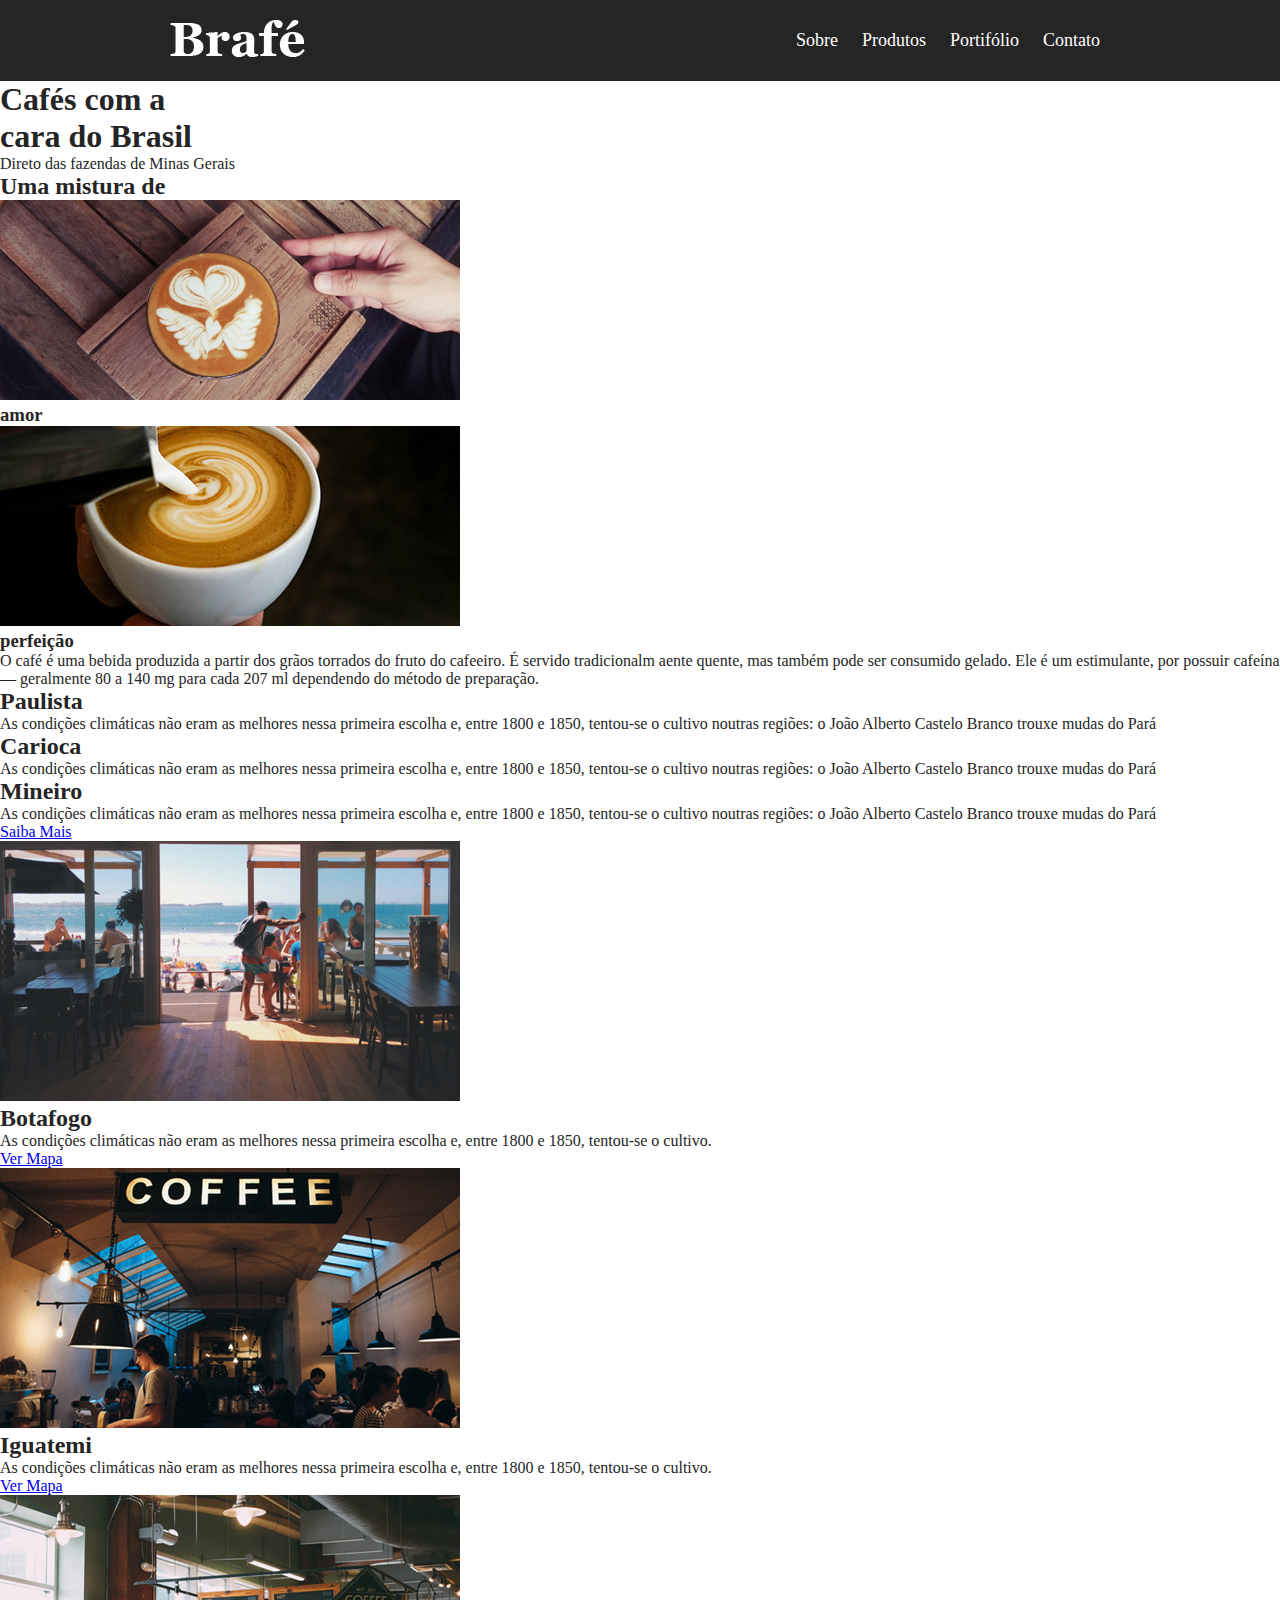
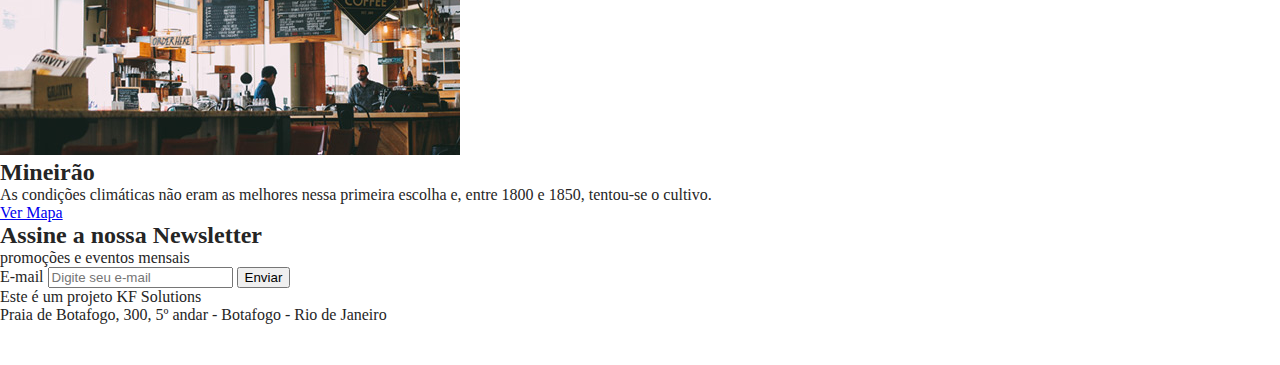
==== index.html @ 4fe72f2a "Iniciado desenvolvimento do site" ====
<!DOCTYPE html>
<html lang="pt-br">
<head>
  <meta charset="UTF-8">
  <meta http-equiv="X-UA-Compatible" content="IE=edge">
  <meta name="viewport" content="width=device-width, initial-scale=1.0">
  <title>Brafé1</title>
  <link rel="stylesheet" type="text/css" href="styles.css">
</head>
<body>
  <header class="menu">
    <div class="menu-container">
      <a class="menu-logo" href="#"><img src="img/brafe.png" alt="Brafé"></a>
      <nav class="menu-nav">
        <ul>
          <li><a href="">Sobre</a></li>
          <li><a href="">Produtos</a></li>
          <li><a href="">Portifólio</a></li>
          <li><a href="">Contato</a></li>
        </ul>
      </nav>
    </div>
  </header>

  <main>
    <h1>Cafés com a <br>cara do Brasil</h1>
    <p>Direto das fazendas de Minas Gerais</p>
  </main>

  <section>
    <h2>Uma mistura de</h2>
    <div>
      <div>
        <img src="img/cafe-1.jpg">
        <h3>amor</h3>
      </div>
      <div>
        <img src="img/cafe-2.jpg">
        <h3>perfeição</h3>
      </div>
      <p>O café é uma bebida produzida a partir dos grãos torrados do fruto do cafeeiro. É servido tradicionalm
        aente quente, mas também pode ser consumido gelado. Ele é um estimulante, por possuir cafeína — geralmente 80 a 140 mg para cada 207 ml dependendo do método de preparação.</p>
    </div>
  </section>

  <section>
    <div>
      <div>
        <h2>Paulista</h2>
        <p>As condições climáticas não eram as melhores nessa primeira escolha e, entre 1800 e 1850, tentou-se o cultivo noutras regiões: o João Alberto Castelo Branco trouxe mudas do Pará</p>
      </div>
      <div>
        <h2>Carioca</h2>
        <p>As condições climáticas não eram as melhores nessa primeira escolha e, entre 1800 e 1850, tentou-se o cultivo noutras regiões: o João Alberto Castelo Branco trouxe mudas do Pará</p>
      </div>
      <div>
        <h2>Mineiro</h2>
        <p>As condições climáticas não eram as melhores nessa primeira escolha e, entre 1800 e 1850, tentou-se o cultivo noutras regiões: o João Alberto Castelo Branco trouxe mudas do Pará</p>
      </div>
    </div>
    <a href="#">Saiba Mais</a>
  </section>

  <section>
    <div>
      <img src="img/botafogo.jpg" alt="Brafé unidade Botafogo">
      <div>
        <h2>Botafogo</h2>
        <p>As condições climáticas não eram as melhores nessa primeira escolha e, entre 1800 e 1850, tentou-se o cultivo.</p>
        <a href="#">Ver Mapa</a>
      </div>
    </div>
    <div>
      <img src="img/iguatemi.jpg" alt="Brafé unidade Iguatemi">
      <div>
        <h2>Iguatemi</h2>
        <p>As condições climáticas não eram as melhores nessa primeira escolha e, entre 1800 e 1850, tentou-se o cultivo.</p>
        <a href="#">Ver Mapa</a>
      </div>
    </div>
    <div>
      <img src="img/mineirao.jpg" alt="Brafé unidade Mineirão">
      <div>
        <h2>Mineirão</h2>
        <p>As condições climáticas não eram as melhores nessa primeira escolha e, entre 1800 e 1850, tentou-se o cultivo.</p>
        <a href="#">Ver Mapa</a>
      </div>
    </div>
  </section>

  <section>
    <div>
      <div>
        <h2>Assine a nossa Newsletter</h2>
        <p>promoções e eventos mensais</p>
      </div>
      <form>
        <label>E-mail</label>
        <input type="text" placeholder="Digite seu e-mail">
        <button type="submit">Enviar</button>
      </form>
    </div>
  </section>

  <footer>
    <div>
      <p>Este é um projeto KF Solutions<br>Praia de Botafogo, 300, 5º andar - Botafogo - Rio de Janeiro</p>
      <img src="img/brafe.png" alt="Brafé">
    </div>
  </footer>
</body>
</html>
---- styles.css ----
/* Reset */

body, h1,h2,h3,p,ul{
  margin:0px;
  padding:0px;
}

body {
  font-family: Georgia, serif;
  color: #252525;
}

/* Menu */
.menu {
  background: #252525;
  padding:20px 0;
}

.menu-container {
  max-width: 960px;
  margin: 0 auto;
}

.menu-container::after, .menu-container::before {
  content: '';
  display:table;
  clear:both;
}

a.menu-logo {
  display:block;
  float:left;
  margin-left: 10px;
 
}

.menu-nav {
  float:right;
  margin-right:10px;
}

.menu-nav li {
  display: inline-block;
}

.menu-nav a {
  display:block;
  padding: 10px;
  text-decoration:none;
  color: #fff;
  font-size: 1.125em;
}
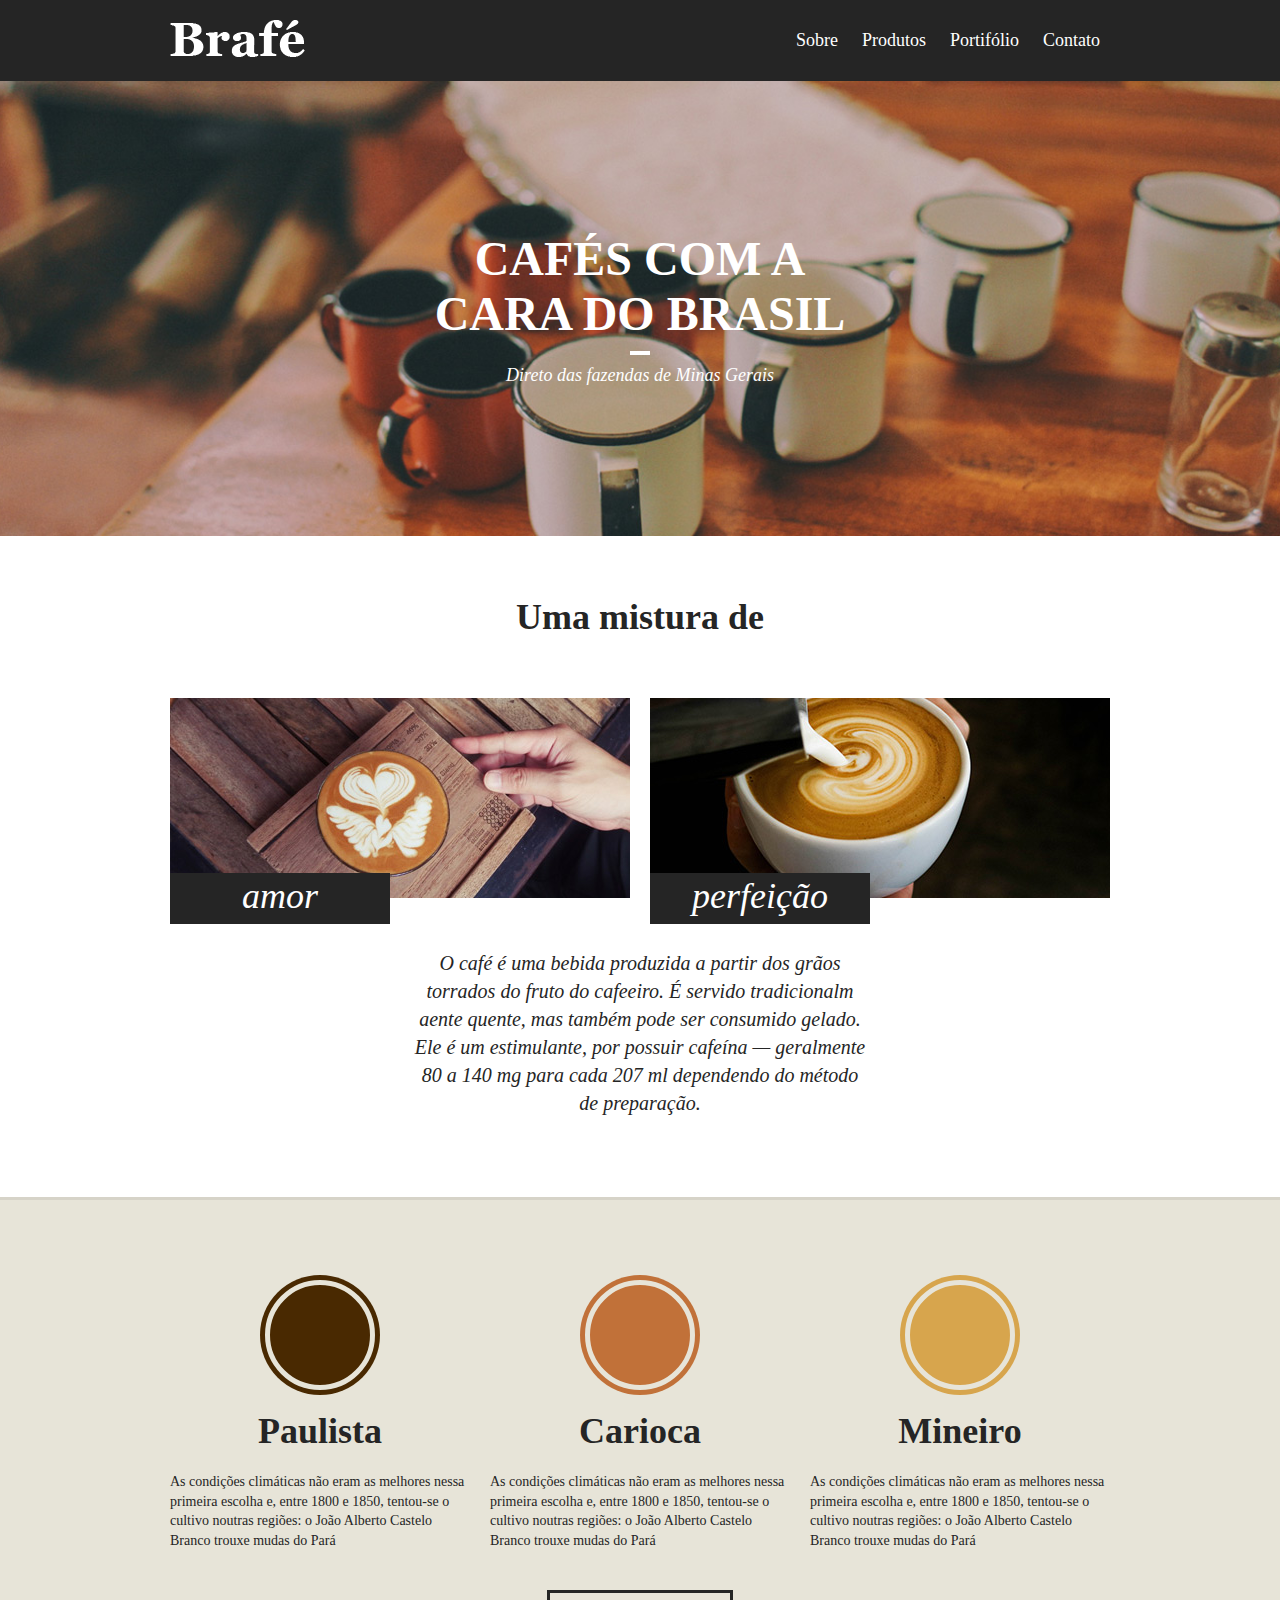
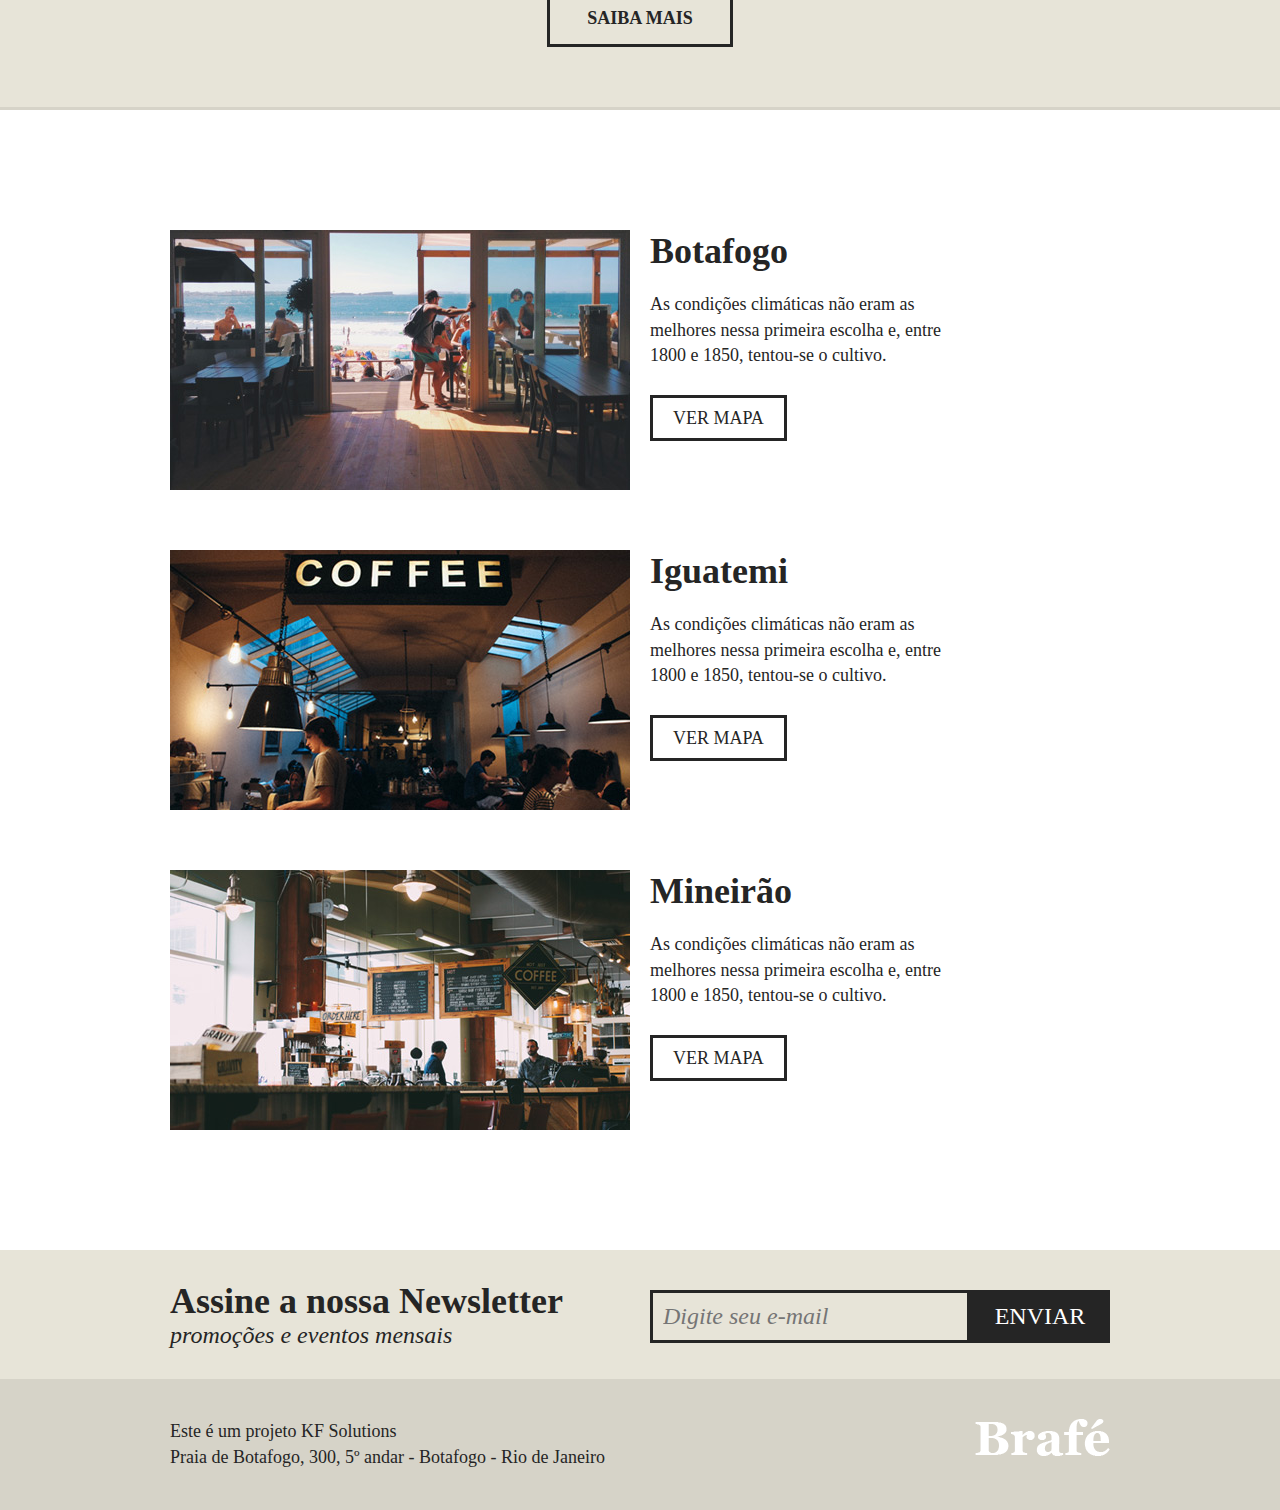
==== commit ab60f2e2: "Finalizado pagina principal" ====
--- a/index.html
+++ b/index.html
@@ -22,19 +22,19 @@
     </div>
   </header>
 
-  <main>
+  <main class="intro">
     <h1>Cafés com a <br>cara do Brasil</h1>
     <p>Direto das fazendas de Minas Gerais</p>
   </main>
 
-  <section>
+  <section class="sobre">
     <h2>Uma mistura de</h2>
-    <div>
-      <div>
+    <div class="sobre-container">
+      <div class="sobre-item">
         <img src="img/cafe-1.jpg">
         <h3>amor</h3>
       </div>
-      <div>
+      <div class="sobre-item">
         <img src="img/cafe-2.jpg">
         <h3>perfeição</h3>
       </div>
@@ -43,26 +43,26 @@
     </div>
   </section>
 
-  <section>
-    <div>
-      <div>
-        <h2>Paulista</h2>
+  <section class="produtos">
+    <div class="produtos-container">
+      <div class="produtos-item">
+        <h2 class="produtos-paulista">Paulista</h2>
         <p>As condições climáticas não eram as melhores nessa primeira escolha e, entre 1800 e 1850, tentou-se o cultivo noutras regiões: o João Alberto Castelo Branco trouxe mudas do Pará</p>
       </div>
-      <div>
-        <h2>Carioca</h2>
+      <div class="produtos-item">
+        <h2 class="produtos-carioca">Carioca</h2>
         <p>As condições climáticas não eram as melhores nessa primeira escolha e, entre 1800 e 1850, tentou-se o cultivo noutras regiões: o João Alberto Castelo Branco trouxe mudas do Pará</p>
       </div>
-      <div>
-        <h2>Mineiro</h2>
+      <div class="produtos-item">
+        <h2 class="produtos-mineiro">Mineiro</h2>
         <p>As condições climáticas não eram as melhores nessa primeira escolha e, entre 1800 e 1850, tentou-se o cultivo noutras regiões: o João Alberto Castelo Branco trouxe mudas do Pará</p>
       </div>
     </div>
-    <a href="#">Saiba Mais</a>
+    <a class="produtos-btn" href="#">Saiba Mais</a>
   </section>
 
-  <section>
-    <div>
+  <section class="locais">
+    <div class="locais-item">
       <img src="img/botafogo.jpg" alt="Brafé unidade Botafogo">
       <div>
         <h2>Botafogo</h2>
@@ -70,7 +70,7 @@
         <a href="#">Ver Mapa</a>
       </div>
     </div>
-    <div>
+    <div class="locais-item">
       <img src="img/iguatemi.jpg" alt="Brafé unidade Iguatemi">
       <div>
         <h2>Iguatemi</h2>
@@ -78,7 +78,7 @@
         <a href="#">Ver Mapa</a>
       </div>
     </div>
-    <div>
+    <div class="locais-item">
       <img src="img/mineirao.jpg" alt="Brafé unidade Mineirão">
       <div>
         <h2>Mineirão</h2>
@@ -88,9 +88,9 @@
     </div>
   </section>
 
-  <section>
-    <div>
-      <div>
+  <section class="assine">
+    <div class="assine-container">
+      <div class="assine-info">
         <h2>Assine a nossa Newsletter</h2>
         <p>promoções e eventos mensais</p>
       </div>
@@ -102,8 +102,8 @@
     </div>
   </section>
 
-  <footer>
-    <div>
+  <footer class="footer">
+    <div class="footer-container">
       <p>Este é um projeto KF Solutions<br>Praia de Botafogo, 300, 5º andar - Botafogo - Rio de Janeiro</p>
       <img src="img/brafe.png" alt="Brafé">
     </div>
--- a/styles.css
+++ b/styles.css
@@ -49,4 +49,315 @@
   text-decoration:none;
   color: #fff;
   font-size: 1.125em;
+}
+
+/* Intro */
+
+.intro {
+  background: url('img/bg-intro.jpg') no-repeat center;
+  background-size: cover;
+  padding:150px 0;
+  color: #fff;
+  text-align: center;
+}
+
+.intro h1{
+  text-transform:uppercase;
+  font-size: 3em;
+}
+
+.intro h1::after{
+  content: '';
+  display:block;
+  width:20px;
+  height:4px;
+  background:#fff;
+  margin: 10px auto;
+}
+
+.intro p{
+  font-style:italic;
+  font-size:1.125em;
+}
+
+/* Sobre */
+.sobre {
+  padding:60px 0;
+}
+
+.sobre-container {
+  max-width: 960px;
+  margin: 0 auto;
+}
+
+.sobre-container::after, .sobre-container::before {
+  content: '';
+  display:table;
+  clear:both;
+}
+
+.sobre h2{
+  text-align: center;
+  font-size: 2.25em;
+  margin-bottom: 60px;
+}
+
+.sobre-item {
+  width: 460px;
+  float: left;
+  margin: 0 10px;
+}
+
+.sobre-item img {
+  display: block;
+  max-width: 100%;
+}
+
+.sobre-item h3 {
+  font-size: 2.25em;
+  background: #252525;
+  line-height: 1em;
+  width: 220px;
+  color: #fff;
+  font-style: italic;
+  font-weight: normal;
+  text-align: center;
+  padding: 5px 0 10px 0;
+  top: -25px;
+  z-index:5;
+  position:relative;
+}
+
+.sobre p {
+  font-size: 1.25em;
+  line-height: 1.4em;
+  font-style:italic;
+  text-align:center;
+  margin:20px auto;
+  max-width:460px;
+}
+
+/* Produtos */
+
+.produtos{
+  background: #e7e4d8;
+  padding:60px 0;
+  border-top: 3px solid #d6d3c8;
+  border-bottom: 3px solid #d6d3c8;
+}
+
+.produtos-container {
+  max-width: 960px;
+  margin: 0 auto;
+}
+
+.produtos-container::before, .produtos-container::after{
+  content: '';
+  display:table;
+  clear:both;
+
+}
+
+.produtos-item {
+  width: 300px;
+  float:left;
+  margin: 0 10px 20px 10px;
+}
+
+.produtos-item h2 {
+  text-align:center;
+  font-size: 2.25em;
+  margin-bottom: 20px;
+}
+
+.produtos-item h2::before {
+  content: '';
+  display:block;
+  width:100px;
+  height:100px;
+  background: currentColor;
+  border-radius:50%;
+  margin: 20px auto;
+  border: 5px solid #e7e4d8;
+  box-shadow: 0 0 0 5px;
+
+}
+
+h2.produtos-paulista::before{
+  color: #492901;
+}
+
+h2.produtos-carioca::before{
+  color: #c17139;
+}
+
+h2.produtos-mineiro::before{
+  color: #d7a54d;
+}
+
+.produtos-item p{
+  font-size: 0.875em;
+  line-height: 1.4em;
+}
+
+.produtos-btn {
+  width:180px;
+  border: 3px solid #252525;
+  color: #252525;
+  text-decoration: none;
+  display: block;
+  font-size: 1.125em;
+  font-weight: bold;
+  text-transform: uppercase;
+  text-align: center;
+  padding: 15px 0; 
+  margin: 20px auto 0  auto;
+}
+
+.locais{
+  max-width: 960px;
+  margin: 0 auto;
+  padding: 60px 0;
+}
+
+.locais-item {
+  clear:both;
+  margin: 60px auto;
+}
+.locais-item::after, .locais-item::before{
+  display:table;
+  content:'';
+  clear:both;
+}
+
+.locais-item img{
+  width: 460px;
+  float:left;
+  display:block;
+  margin: 0 10px;
+}
+
+.locais-item div {
+  width: 460px;
+  float:left;
+  margin: 0 10px;
+}
+
+.locais-item h2 {
+  font-size: 2.25em;
+  margin-bottom:20px;
+}
+
+.locais-item p {
+  font-size: 1.125em;
+  line-height: 1.4em;
+  max-width: 320px;
+  margin-bottom:40px;
+}
+
+.locais-item a{
+  font-size: 1.125em;
+  text-transform: uppercase;
+  text-decoration: none;
+  border: 3px solid;
+  color: #252525;
+  padding: 10px 20px;
+}
+
+/* Assine */ 
+
+.assine {
+  background: #e7e4d8;
+  padding: 30px 0;
+}
+
+.assine-container {
+  max-width: 960px;
+  margin: 0 auto;
+}
+
+.assine-container::after, .assine-container::before {
+  content:'';
+  display:table;
+  clear:both;
+}
+
+.assine-info{
+  width:460px;
+  margin: 0 10px;
+  float:left;
+}
+
+.assine-info h2{
+  font-size: 2.25em;
+}
+
+.assine-info p {
+  font-size: 1.5em;
+  font-style: italic;
+}
+
+.assine form {
+  width: 460px;
+  margin: 10px 10px 0 10px;
+  float:left;
+}
+
+.assine form label{
+ display:none;
+}
+
+.assine input {
+  box-sizing: border-box;
+  width: 320px;
+  border: 3px solid #252525;
+  background:none;
+  font-size: 1.5em;
+  font-style: italic;
+  font-family:Georgia, serif;
+  padding: 10px;
+  float:left;
+}
+
+.assine button {
+  background: #252525;
+  font-family: Georgia, serif;
+  text-transform: uppercase;
+  font-size: 1.5em;
+  width:140px;
+  padding: 13px 0;
+  color: #fff;
+  border:none;
+  cursor:pointer;
+}
+
+/* Footer */
+
+.footer{
+  background: #d6d3c8;
+  padding: 40px 0;
+}
+
+.footer-container {
+  max-width: 960px;
+  margin: 0 auto;
+}
+
+.footer-container::after, .footer-container::before {
+  content: '';
+  display:table;
+  clear:both;
+
+}
+.footer p {
+  float:left;
+  margin: 0 10px;
+  font-size: 1.125em;
+  line-height: 1.4em;
+}
+
+.footer img {
+  float:right;
+  margin: 0 10px;
+  display:block;
 }